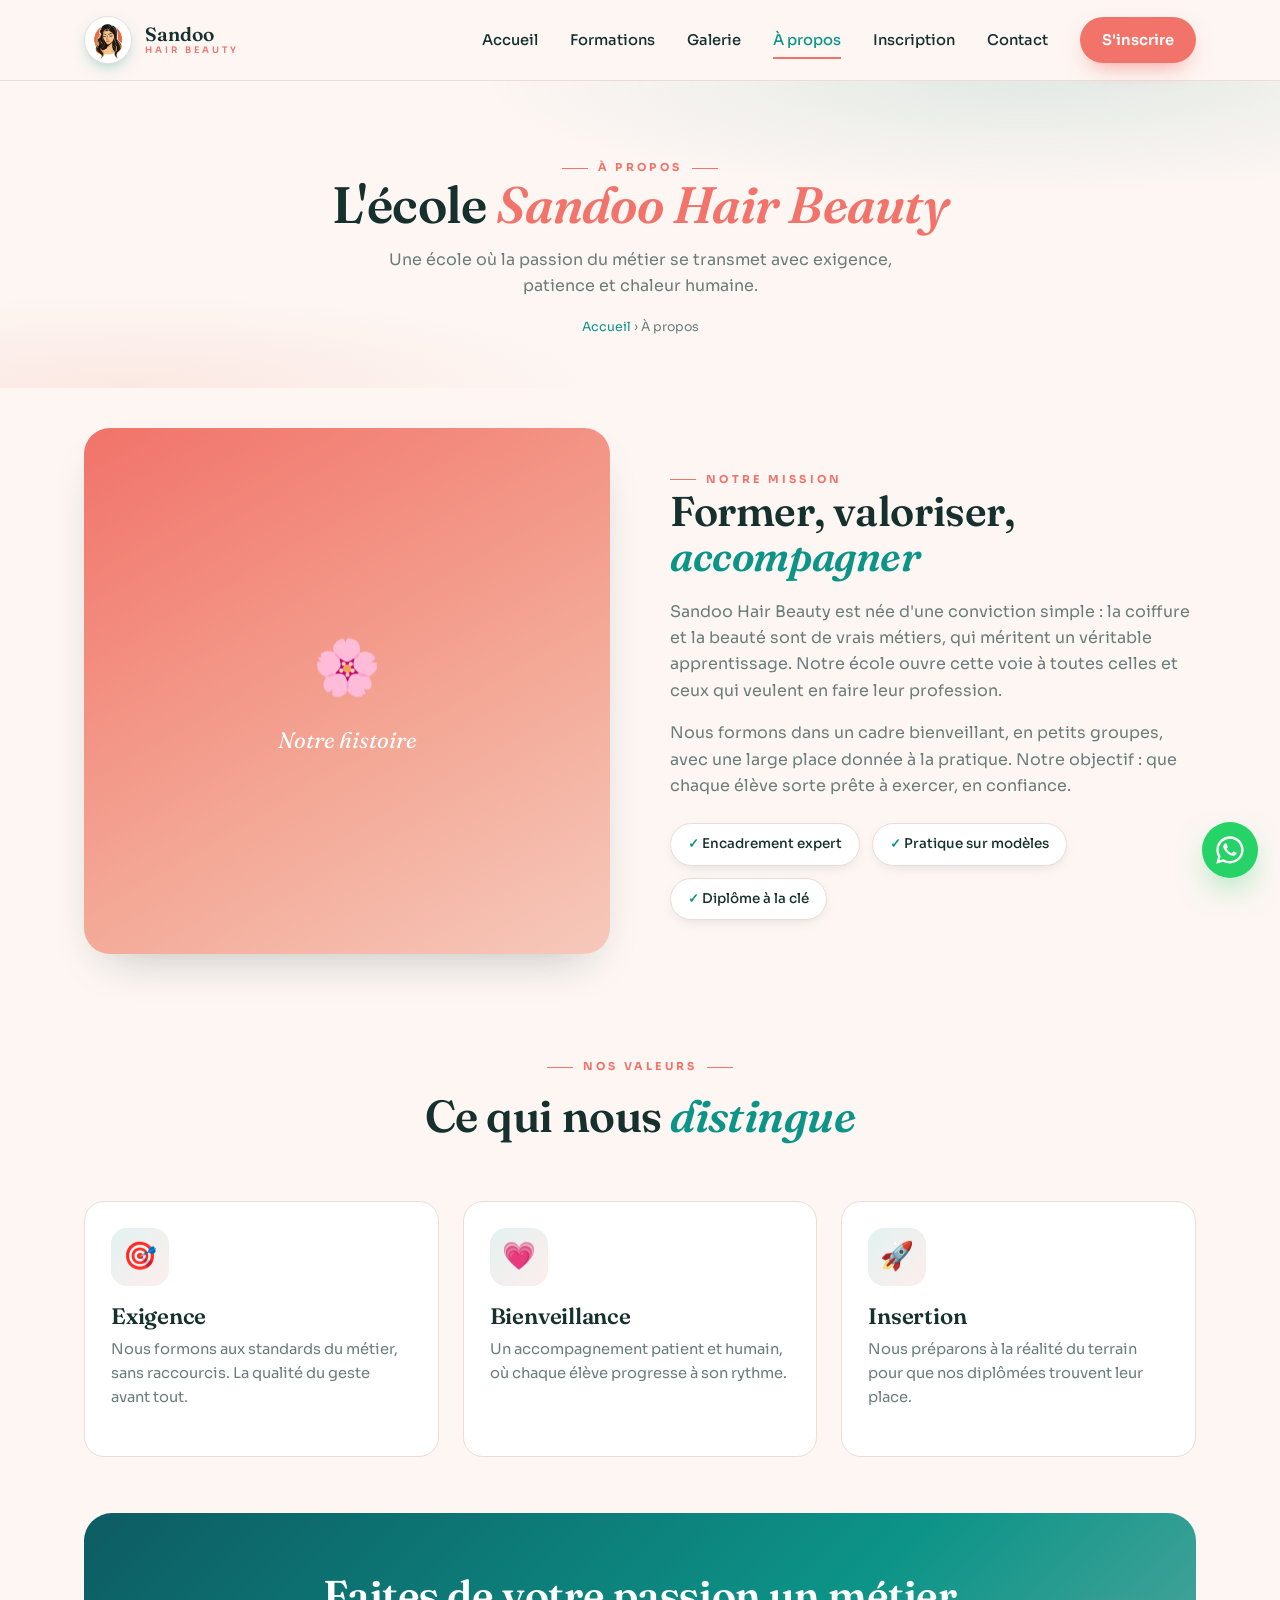
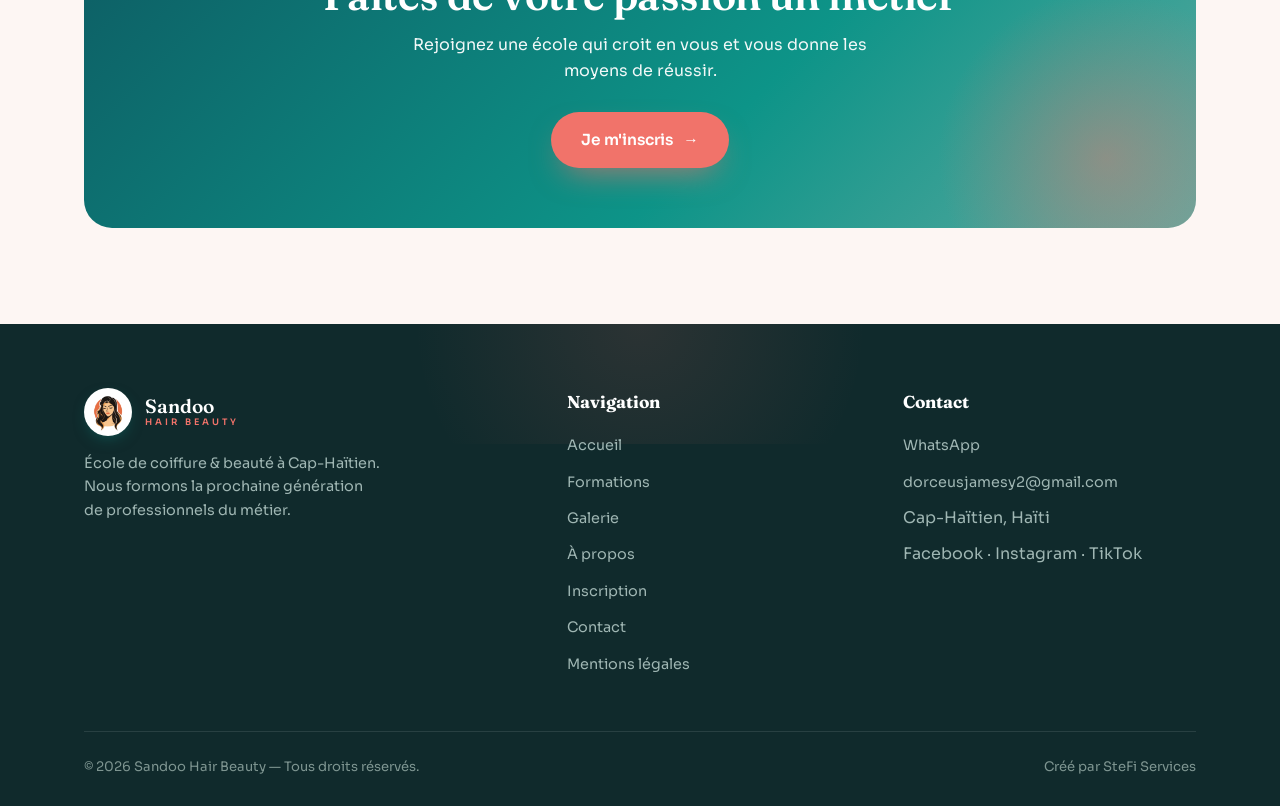
==== a-propos.html @ 124b2bf8 "first commit" ====
<!DOCTYPE html>
<html lang="fr">
<head>
<meta charset="UTF-8">
<meta name="viewport" content="width=device-width, initial-scale=1.0">
<title>À propos — Sandoo Hair Beauty</title>
<meta name="description" content="Sandoo Hair Beauty, école de coiffure et de beauté à Cap-Haïtien : notre mission, nos valeurs et notre approche de la formation.">
<meta property="og:title" content="À propos — Sandoo Hair Beauty">
<meta property="og:description" content="Sandoo Hair Beauty, école de coiffure et de beauté à Cap-Haïtien : notre mission, nos valeurs et notre approche de la formation.">
<meta property="og:type" content="website">
<meta name="theme-color" content="#0d9488">
<link rel="icon" type="image/png" href="img/icon.png">
<link rel="preconnect" href="https://fonts.googleapis.com">
<link rel="preconnect" href="https://fonts.gstatic.com" crossorigin>
<link href="https://fonts.googleapis.com/css2?family=Fraunces:ital,opsz,wght@0,9..144,400;0,9..144,500;0,9..144,600;0,9..144,700;1,9..144,400;1,9..144,600&family=Sora:wght@300;400;500;600;700&display=swap" rel="stylesheet">
<link rel="stylesheet" href="css/style.css">
</head>
<body>
<header>
  <div class="wrap nav">
    <a href="index.html" class="brand">
      <img class="mark" src="img/icon.png" alt="Sandoo Hair Beauty">
      <span class="bn">Sandoo<small>Hair Beauty</small></span>
    </a>
    <nav class="menu" id="menu">
        <a href="index.html">Accueil</a>
        <a href="formations.html">Formations</a>
        <a href="galerie.html">Galerie</a>
        <a href="a-propos.html" class="active">À propos</a>
        <a href="inscription.html">Inscription</a>
        <a href="contact.html">Contact</a>
        <a href="inscription.html" class="cta">S'inscrire</a>
    </nav>
    <button class="burger" id="burger" aria-label="Menu"><span></span><span></span><span></span></button>
  </div>
</header>

<section class="page-hero">
  <div class="wrap reveal">
    <span class="eyebrow center">À propos</span>
    <h1>L'école <em>Sandoo Hair Beauty</em></h1>
    <p>Une école où la passion du métier se transmet avec exigence, patience et chaleur humaine.</p>
    <div class="crumbs"><a href="index.html">Accueil</a> › À propos</div>
  </div>
</section>

<section style="padding-top:40px">
  <div class="wrap split">
    <div class="split-visual reveal"><div class="ph"><div class="ico">🌸</div><div class="cap">Notre histoire</div></div></div>
    <div class="reveal d1">
      <span class="eyebrow">Notre mission</span>
      <h2>Former, valoriser, <em>accompagner</em></h2>
      <p>Sandoo Hair Beauty est née d'une conviction simple : la coiffure et la beauté sont de vrais métiers, qui méritent un véritable apprentissage. Notre école ouvre cette voie à toutes celles et ceux qui veulent en faire leur profession.</p>
      <p>Nous formons dans un cadre bienveillant, en petits groupes, avec une large place donnée à la pratique. Notre objectif : que chaque élève sorte prête à exercer, en confiance.</p>
      <div class="pills">
        <span class="pill"><b>✓</b> Encadrement expert</span>
        <span class="pill"><b>✓</b> Pratique sur modèles</span>
        <span class="pill"><b>✓</b> Diplôme à la clé</span>
      </div>
    </div>
  </div>
</section>

<section style="padding-top:0">
  <div class="wrap">
    <div class="head reveal">
      <span class="eyebrow center">Nos valeurs</span>
      <h2>Ce qui nous <em>distingue</em></h2>
    </div>
    <div class="programs">
      <div class="program reveal"><div class="top"><span class="ico">🎯</span></div><div class="body"><h3>Exigence</h3><p>Nous formons aux standards du métier, sans raccourcis. La qualité du geste avant tout.</p></div></div>
      <div class="program reveal d1"><div class="top"><span class="ico">💗</span></div><div class="body"><h3>Bienveillance</h3><p>Un accompagnement patient et humain, où chaque élève progresse à son rythme.</p></div></div>
      <div class="program reveal d2"><div class="top"><span class="ico">🚀</span></div><div class="body"><h3>Insertion</h3><p>Nous préparons à la réalité du terrain pour que nos diplômées trouvent leur place.</p></div></div>
    </div>

    <div style="margin-top:56px" class="reveal">
      <div class="cta-band">
        <h2>Faites de votre passion un métier</h2>
        <p>Rejoignez une école qui croit en vous et vous donne les moyens de réussir.</p>
        <a href="inscription.html" class="btn btn-primary">Je m'inscris <span class="arr">→</span></a>
      </div>
    </div>
  </div>
</section>

<footer>
  <div class="wrap">
    <div class="f-grid">
      <div class="f-brand">
        <a href="index.html" class="brand">
          <img class="mark" src="img/icon.png" alt="Sandoo Hair Beauty">
          <span class="bn">Sandoo<small>Hair Beauty</small></span>
        </a>
        <p>École de coiffure &amp; beauté à Cap-Haïtien. Nous formons la prochaine génération de professionnels du métier.</p>
      </div>
      <div>
        <h4>Navigation</h4>
        <ul>
          <li><a href="index.html">Accueil</a></li>
          <li><a href="formations.html">Formations</a></li>
          <li><a href="galerie.html">Galerie</a></li>
          <li><a href="a-propos.html">À propos</a></li>
          <li><a href="inscription.html">Inscription</a></li>
          <li><a href="contact.html">Contact</a></li>
          <li><a href="mentions-legales.html">Mentions légales</a></li>
        </ul>
      </div>
      <div>
        <h4>Contact</h4>
        <ul>
          <li><a href="https://wa.me/50942458255" target="_blank" rel="noopener">WhatsApp</a></li>
          <li><a href="mailto:dorceusjamesy2@gmail.com">dorceusjamesy2@gmail.com</a></li>
          <li><span style="color:#9fb6b3">Cap-Haïtien, Haïti</span></li>
          <li><span style="color:#9fb6b3">Facebook · Instagram · TikTok</span></li>
        </ul>
      </div>
    </div>
    <div class="f-bottom">
      <span>© <span class="year"></span> Sandoo Hair Beauty — Tous droits réservés.</span>
      <span>Créé par SteFi Services</span>
    </div>
  </div>
</footer>

<a class="wa-float" href="https://wa.me/50942458255?text=Bonjour%20Sandoo%20Hair%20Beauty" target="_blank" rel="noopener" aria-label="WhatsApp">
  <svg viewBox="0 0 32 32" fill="currentColor"><path d="M16 .4C7.4.4.4 7.4.4 16c0 2.8.7 5.4 2 7.8L.3 31.6l8-2.1c2.3 1.2 4.9 1.9 7.7 1.9 8.6 0 15.6-7 15.6-15.6S24.6.4 16 .4zm0 28.2c-2.5 0-4.8-.7-6.8-1.8l-.5-.3-4.7 1.2 1.3-4.6-.3-.5c-1.3-2-2-4.4-2-6.8C3.2 9 9 3.2 16 3.2S28.8 9 28.8 16 23 28.6 16 28.6zm7.1-9.6c-.4-.2-2.3-1.1-2.6-1.3-.4-.1-.6-.2-.9.2s-1 1.3-1.2 1.5c-.2.2-.4.3-.8.1-.4-.2-1.6-.6-3.1-1.9-1.1-1-1.9-2.3-2.2-2.7-.2-.4 0-.6.2-.8.2-.2.4-.4.5-.7.2-.2.2-.4.4-.6.1-.3 0-.5 0-.7-.1-.2-.9-2.1-1.2-2.9-.3-.8-.6-.7-.9-.7h-.7c-.2 0-.6.1-1 .5-.3.4-1.3 1.3-1.3 3.1s1.3 3.6 1.5 3.9c.2.2 2.6 4 6.4 5.6.9.4 1.6.6 2.1.8.9.3 1.7.2 2.3.1.7-.1 2.3-.9 2.6-1.8.3-.9.3-1.6.2-1.8-.1-.1-.3-.2-.7-.4z"/></svg><span class="t">Écrivez-nous</span>
</a>
<script src="js/main.js"></script>
</body>
</html>
---- css/style.css ----
/* ============================================================
   Sandoo Hair Beauty — feuille de style
   École de coiffure & beauté · Port-au-Prince
   Palette teal & corail. Modifier les couleurs dans :root.
   ============================================================ */

*{box-sizing:border-box;margin:0;padding:0}
:root{
  --teal-deep:#0d5c63;
  --teal:#0d9488;
  --teal-soft:#5eaaa0;
  --coral:#f1736a;
  --coral-soft:#f4a896;
  --cream:#fdf6f3;
  --ink:#16302e;
  --night:#102a2c;
  --muted:#6a7d7a;
  --border:#ecdcd6;
  --surface:#ffffff;
  --gold:#cba14f;
  --wa:#25d366;
  --radius:20px;
  --shadow-sm:0 4px 16px -8px rgba(16,42,44,.22);
  --shadow-md:0 20px 50px -24px rgba(16,42,44,.32);
  --shadow-lg:0 34px 76px -30px rgba(16,42,44,.4);
  --maxw:1160px;
}
html{scroll-behavior:smooth;-webkit-text-size-adjust:100%}
body{font-family:'Sora',sans-serif;color:var(--ink);background:var(--cream);line-height:1.65;overflow-x:hidden}
a{color:inherit;text-decoration:none}
img{max-width:100%;display:block}
::selection{background:rgba(241,115,106,.22)}
.wrap{max-width:var(--maxw);margin:0 auto;padding:0 24px}
section{padding:96px 0}
h1,h2,h3{font-family:'Fraunces',serif;font-weight:600;line-height:1.08;letter-spacing:-.01em}

/* ---------- Eyebrow ---------- */
.eyebrow{display:inline-flex;align-items:center;gap:10px;text-transform:uppercase;letter-spacing:.3em;font-size:.68rem;font-weight:700;color:var(--coral)}
.eyebrow::before{content:"";width:26px;height:1.5px;background:var(--coral)}
.eyebrow.center::after{content:"";width:26px;height:1.5px;background:var(--coral)}

/* ---------- Header ---------- */
header{position:sticky;top:0;z-index:60;background:rgba(253,246,243,.85);backdrop-filter:blur(14px);-webkit-backdrop-filter:blur(14px);border-bottom:1px solid var(--border);transition:box-shadow .3s}
header.scrolled{box-shadow:0 8px 30px -20px rgba(16,42,44,.5)}
.nav{display:flex;align-items:center;justify-content:space-between;height:80px}
.brand{display:flex;align-items:center;gap:13px}
.brand .mark{width:48px;height:48px;border-radius:50%;object-fit:cover;object-position:center top;flex:0 0 auto;background:#fff;box-shadow:0 6px 16px -6px rgba(13,148,136,.5);border:1.5px solid var(--border)}
footer .brand .mark{border-color:rgba(255,255,255,.15)}
.brand .bn{font-family:'Fraunces',serif;font-size:1.2rem;font-weight:600;line-height:1.1}
.brand .bn small{display:block;font-family:'Sora',sans-serif;font-size:.56rem;letter-spacing:.34em;text-transform:uppercase;color:var(--coral);font-weight:600;margin-top:1px}
.menu{display:flex;gap:32px;align-items:center;font-size:.92rem;font-weight:500}
.menu a{position:relative;padding:4px 0;color:var(--ink);transition:color .2s}
.menu a:hover,.menu a.active{color:var(--teal)}
.menu a::after{content:"";position:absolute;left:0;bottom:-3px;width:0;height:2px;background:var(--coral);transition:width .28s}
.menu a:hover::after,.menu a.active::after{width:100%}
.menu .cta{background:var(--coral);color:#fff;padding:11px 22px;border-radius:30px;font-weight:600;box-shadow:0 10px 24px -10px rgba(241,115,106,.8)}
.menu .cta:hover{background:#e85c52;color:#fff;transform:translateY(-1px)}
.menu .cta::after{display:none}
.burger{display:none;flex-direction:column;gap:5px;cursor:pointer;background:none;border:0;padding:6px}
.burger span{width:26px;height:2px;background:var(--ink);border-radius:2px;transition:.3s}
.burger.open span:nth-child(1){transform:translateY(7px) rotate(45deg)}
.burger.open span:nth-child(2){opacity:0}
.burger.open span:nth-child(3){transform:translateY(-7px) rotate(-45deg)}

/* ---------- Buttons ---------- */
.btns{display:flex;gap:14px;flex-wrap:wrap}
.btn{display:inline-flex;align-items:center;gap:10px;padding:15px 30px;border-radius:34px;font-weight:600;font-size:.96rem;transition:transform .2s,box-shadow .2s,background .2s;cursor:pointer;border:0;font-family:inherit}
.btn-primary{background:var(--coral);color:#fff;box-shadow:0 14px 32px -12px rgba(241,115,106,.75)}
.btn-primary:hover{background:#e85c52;transform:translateY(-2px);box-shadow:0 20px 42px -14px rgba(241,115,106,.85)}
.btn-dark{background:var(--teal-deep);color:#fff}
.btn-dark:hover{background:var(--night);transform:translateY(-2px)}
.btn-ghost{background:transparent;color:var(--teal-deep);border:1.5px solid var(--teal-soft)}
.btn-ghost:hover{border-color:var(--teal);background:rgba(13,148,136,.06);transform:translateY(-2px)}
.btn .arr{transition:transform .25s}
.btn:hover .arr{transform:translateX(4px)}

/* ---------- Wave divider (signature) ---------- */
.wave{display:block;width:100%;height:60px;line-height:0}
.wave svg{width:100%;height:100%}

/* ---------- Section heads ---------- */
.head{max-width:660px;margin:0 auto 60px;text-align:center}
.head .eyebrow{margin-bottom:16px}
.head h2{font-size:clamp(2rem,4.5vw,2.8rem);margin-bottom:16px}
.head h2 em{font-style:italic;color:var(--teal)}
.head p{color:var(--muted);font-size:1.02rem}

/* ---------- Hero ---------- */
.hero{position:relative;overflow:hidden;padding:70px 0 90px;background:
  radial-gradient(ellipse 80% 60% at 75% 10%,rgba(94,170,160,.18),transparent 60%),
  radial-gradient(ellipse 70% 50% at 10% 90%,rgba(244,168,150,.2),transparent 60%)}
.hero .wrap{position:relative;z-index:2;display:grid;grid-template-columns:1.05fr .95fr;gap:56px;align-items:center}
.hero-tag{display:inline-flex;align-items:center;gap:9px;background:#fff;border:1px solid var(--border);border-radius:30px;padding:8px 16px 8px 10px;font-size:.8rem;font-weight:600;color:var(--teal-deep);margin-bottom:26px;box-shadow:var(--shadow-sm)}
.hero-tag .pip{width:24px;height:24px;border-radius:50%;background:linear-gradient(135deg,var(--coral),var(--coral-soft));display:flex;align-items:center;justify-content:center;font-size:.8rem}
.hero h1{font-size:clamp(2.6rem,6vw,4.1rem);line-height:1.02;margin-bottom:22px;letter-spacing:-.02em}
.hero h1 em{font-style:italic;color:var(--coral)}
.hero .lead{font-size:1.14rem;color:var(--muted);max-width:520px;margin-bottom:34px}
.hero-stats{display:flex;gap:34px;margin-top:42px;flex-wrap:wrap}
.hero-stats .s .n{font-family:'Fraunces',serif;font-size:2.1rem;font-weight:700;color:var(--teal-deep);line-height:1}
.hero-stats .s .l{font-size:.82rem;color:var(--muted);margin-top:4px}
.hero-visual{position:relative}
.hero-frame{position:relative;border-radius:30px;overflow:hidden;aspect-ratio:4/5;box-shadow:var(--shadow-lg);
  background:linear-gradient(150deg,var(--teal-deep),var(--teal) 55%,var(--teal-soft))}
.hero-frame .ph{position:absolute;inset:0;display:flex;flex-direction:column;align-items:center;justify-content:center;color:#fff;text-align:center;padding:30px}
.hero-frame .ph .ico{font-size:4rem;margin-bottom:14px;opacity:.95}
.hero-frame .ph .cap{font-family:'Fraunces',serif;font-style:italic;font-size:1.5rem;opacity:.95}
.hero-frame .ph .sub{font-size:.82rem;letter-spacing:.2em;text-transform:uppercase;margin-top:8px;opacity:.8}
.hero-badge{position:absolute;left:-26px;bottom:40px;background:#fff;border-radius:18px;padding:18px 22px;box-shadow:var(--shadow-md);display:flex;align-items:center;gap:14px;max-width:240px}
.hero-badge .em{font-size:1.8rem}
.hero-badge .t b{display:block;font-family:'Fraunces',serif;font-size:1.05rem;color:var(--ink)}
.hero-badge .t span{font-size:.8rem;color:var(--muted)}

/* ---------- Marquee ribbon ---------- */
.ribbon{background:var(--teal-deep);color:#fff;padding:18px 0;overflow:hidden;white-space:nowrap}
.ribbon-track{display:inline-flex;gap:48px;animation:slide 26s linear infinite;font-family:'Fraunces',serif;font-style:italic;font-size:1.2rem}
.ribbon-track span{display:inline-flex;align-items:center;gap:48px}
.ribbon-track span::after{content:"✦";color:var(--coral-soft);font-style:normal}
@keyframes slide{from{transform:translateX(0)}to{transform:translateX(-50%)}}

/* ---------- Formations ---------- */
.programs{display:grid;grid-template-columns:repeat(3,1fr);gap:24px}
.program{background:#fff;border:1px solid var(--border);border-radius:var(--radius);overflow:hidden;display:flex;flex-direction:column;transition:transform .3s,box-shadow .3s}
.program:hover{transform:translateY(-8px);box-shadow:var(--shadow-md)}
.program .top{padding:26px 26px 0;display:flex;align-items:flex-start;justify-content:space-between}
.program .ico{width:58px;height:58px;border-radius:16px;display:flex;align-items:center;justify-content:center;font-size:1.7rem;background:linear-gradient(135deg,rgba(13,148,136,.12),rgba(241,115,106,.12))}
.program .dur{font-size:.74rem;font-weight:700;text-transform:uppercase;letter-spacing:.1em;color:var(--coral);background:rgba(241,115,106,.1);padding:5px 11px;border-radius:20px}
.program .body{padding:18px 26px 28px;display:flex;flex-direction:column;flex:1}
.program h3{font-size:1.4rem;margin-bottom:9px}
.program p{font-size:.92rem;color:var(--muted);margin-bottom:18px;flex:1}
.program ul{list-style:none;margin-bottom:22px;display:flex;flex-direction:column;gap:8px}
.program ul li{font-size:.86rem;padding-left:24px;position:relative;color:var(--ink)}
.program ul li::before{content:"✓";position:absolute;left:0;color:var(--teal);font-weight:700}
.program .foot{margin-top:auto}

/* ---------- Steps / parcours ---------- */
.path{display:grid;grid-template-columns:repeat(4,1fr);gap:20px;position:relative}
.path .step{background:#fff;border:1px solid var(--border);border-radius:18px;padding:30px 24px;position:relative}
.path .step .k{font-family:'Fraunces',serif;font-size:2.4rem;color:var(--coral-soft);line-height:1;margin-bottom:14px}
.path .step h3{font-size:1.12rem;margin-bottom:8px}
.path .step p{font-size:.88rem;color:var(--muted)}

/* ---------- Split / about ---------- */
.split{display:grid;grid-template-columns:1fr 1fr;gap:60px;align-items:center}
.split-visual{border-radius:26px;aspect-ratio:1;overflow:hidden;position:relative;box-shadow:var(--shadow-md);
  background:linear-gradient(150deg,var(--coral),var(--coral-soft) 60%,#f6c9bb)}
.split-visual .ph{position:absolute;inset:0;display:flex;flex-direction:column;align-items:center;justify-content:center;color:#fff;text-align:center}
.split-visual .ph .ico{font-size:3.4rem;margin-bottom:10px}
.split-visual .ph .cap{font-family:'Fraunces',serif;font-style:italic;font-size:1.4rem}
.split h2{font-size:clamp(1.9rem,4vw,2.6rem);margin-bottom:20px}
.split h2 em{font-style:italic;color:var(--teal)}
.split p{color:var(--muted);margin-bottom:16px}
.split .pills{display:flex;gap:12px;flex-wrap:wrap;margin-top:24px}
.split .pill{background:#fff;border:1px solid var(--border);border-radius:30px;padding:9px 17px;font-size:.84rem;font-weight:500;box-shadow:var(--shadow-sm)}
.split .pill b{color:var(--teal)}

/* ---------- Gallery ---------- */
.gallery{display:grid;grid-template-columns:repeat(4,1fr);grid-auto-rows:200px;gap:14px}
.gtile{border-radius:16px;overflow:hidden;position:relative;background:linear-gradient(135deg,var(--teal-soft),var(--coral-soft));display:flex;align-items:center;justify-content:center;color:#fff;font-size:2rem;transition:transform .3s}
.gtile:hover{transform:scale(.98)}
.gtile.big{grid-column:span 2;grid-row:span 2}
.gtile.tall{grid-row:span 2}
.gtile .lbl{position:absolute;bottom:0;left:0;right:0;padding:14px;background:linear-gradient(transparent,rgba(16,42,44,.7));font-family:'Fraunces',serif;font-style:italic;font-size:.95rem}

/* ---------- Testimonials ---------- */
.quotes{display:grid;grid-template-columns:repeat(3,1fr);gap:22px}
.quote{background:#fff;border:1px solid var(--border);border-radius:var(--radius);padding:30px 28px;position:relative}
.quote .mark{font-family:'Fraunces',serif;font-size:3.4rem;color:var(--coral-soft);line-height:.6;height:26px}
.quote p{font-size:.95rem;color:var(--ink);margin-bottom:20px;font-style:italic}
.quote .who{display:flex;align-items:center;gap:12px}
.quote .who .av{width:42px;height:42px;border-radius:50%;background:linear-gradient(135deg,var(--teal),var(--coral));display:flex;align-items:center;justify-content:center;color:#fff;font-family:'Fraunces',serif;font-weight:700}
.quote .who b{font-size:.92rem}
.quote .who span{font-size:.8rem;color:var(--muted);display:block}

/* ---------- CTA band ---------- */
.cta-band{position:relative;overflow:hidden;border-radius:28px;padding:60px 48px;text-align:center;color:#fff;
  background:linear-gradient(135deg,var(--teal-deep),var(--teal) 60%,var(--teal-soft))}
.cta-band::after{content:"";position:absolute;right:-80px;bottom:-100px;width:340px;height:340px;border-radius:50%;background:radial-gradient(circle,rgba(241,115,106,.4),transparent 70%);pointer-events:none}
.cta-band h2{font-size:clamp(1.9rem,4vw,2.6rem);margin-bottom:14px;position:relative}
.cta-band p{opacity:.94;max-width:520px;margin:0 auto 28px;position:relative}
.cta-band .btn-primary{position:relative;z-index:2}

/* ---------- Contact ---------- */
.contact-grid{display:grid;grid-template-columns:.9fr 1.1fr;gap:44px}
.contact-info{display:flex;flex-direction:column;gap:16px}
.ci{display:flex;gap:16px;align-items:center;background:#fff;border:1px solid var(--border);border-radius:16px;padding:18px 20px;transition:transform .2s,border-color .2s}
.ci:hover{transform:translateX(4px);border-color:var(--teal-soft)}
.ci .ic{width:48px;height:48px;border-radius:13px;background:linear-gradient(135deg,rgba(13,148,136,.14),rgba(241,115,106,.14));display:flex;align-items:center;justify-content:center;font-size:1.3rem;flex:0 0 auto}
.ci .l{font-size:.74rem;text-transform:uppercase;letter-spacing:.14em;color:var(--muted)}
.ci .v{font-weight:600}
.form{background:#fff;border:1px solid var(--border);border-radius:var(--radius);padding:34px;box-shadow:var(--shadow-sm)}
.form .row{display:grid;grid-template-columns:1fr 1fr;gap:16px}
.form .field{margin-bottom:18px}
.form label{display:block;font-size:.84rem;font-weight:600;margin-bottom:7px}
.form input,.form select,.form textarea{width:100%;padding:13px 15px;border:1.5px solid var(--border);border-radius:12px;font-family:inherit;font-size:.95rem;background:var(--cream);color:var(--ink);transition:border-color .2s,box-shadow .2s}
.form input:focus,.form select:focus,.form textarea:focus{outline:none;border-color:var(--teal);box-shadow:0 0 0 3px rgba(13,148,136,.12)}
.form textarea{resize:vertical;min-height:120px}
.form .btn-primary{width:100%;justify-content:center}
.form-note{font-size:.78rem;color:var(--muted);text-align:center;margin-top:12px}

/* ---------- Footer ---------- */
footer{background:var(--night);color:#cfe0dd;padding:64px 0 28px;position:relative;overflow:hidden}
footer::before{content:"";position:absolute;top:-120px;left:50%;transform:translateX(-50%);width:600px;height:240px;background:radial-gradient(circle,rgba(241,115,106,.12),transparent 70%);pointer-events:none}
.f-grid{display:grid;grid-template-columns:1.5fr 1fr 1fr;gap:44px;margin-bottom:44px;position:relative}
.f-brand .brand{margin-bottom:16px}
.f-brand .brand .bn{color:#fff}
.f-brand p{font-size:.9rem;color:#9fb6b3;max-width:300px}
footer h4{font-family:'Fraunces',serif;color:#fff;font-size:1.08rem;margin-bottom:16px}
footer ul{list-style:none}
footer ul li{margin-bottom:10px}
footer ul a{font-size:.9rem;color:#9fb6b3;transition:color .2s,padding-left .2s}
footer ul a:hover{color:var(--coral-soft);padding-left:4px}
.f-bottom{border-top:1px solid rgba(255,255,255,.1);padding-top:24px;display:flex;justify-content:space-between;flex-wrap:wrap;gap:12px;font-size:.82rem;color:#7e9591;position:relative}

/* ---------- WhatsApp float ---------- */
.wa-float{position:fixed;right:22px;bottom:22px;z-index:80;display:flex;align-items:center;gap:0;background:var(--wa);color:#fff;border-radius:32px;padding:14px;box-shadow:0 14px 34px -10px rgba(37,211,102,.6);transition:padding .3s,gap .3s;overflow:hidden}
.wa-float svg{width:28px;height:28px;flex:0 0 auto}
.wa-float .t{max-width:0;white-space:nowrap;font-weight:600;font-size:.92rem;overflow:hidden;transition:max-width .35s,margin .35s}
.wa-float:hover{gap:10px;padding:14px 22px 14px 14px}
.wa-float:hover .t{max-width:160px;margin-left:2px}

/* ---------- Reveal ---------- */
.reveal{opacity:0;transform:translateY(28px);transition:opacity .7s ease,transform .7s cubic-bezier(.22,1,.36,1)}
.reveal.in{opacity:1;transform:none}
.reveal.d1{transition-delay:.08s}.reveal.d2{transition-delay:.16s}.reveal.d3{transition-delay:.24s}.reveal.d4{transition-delay:.32s}

/* ---------- Page hero (inner) ---------- */
.page-hero{position:relative;padding:70px 0 50px;text-align:center;overflow:hidden;background:
  radial-gradient(ellipse 70% 60% at 80% 0%,rgba(94,170,160,.16),transparent 60%),
  radial-gradient(ellipse 60% 50% at 10% 100%,rgba(244,168,150,.18),transparent 60%)}
.page-hero .wrap{position:relative;z-index:2}
.page-hero h1{font-size:clamp(2.2rem,5vw,3.2rem);margin-bottom:14px}
.page-hero h1 em{font-style:italic;color:var(--coral)}
.page-hero p{color:var(--muted);max-width:560px;margin:0 auto}
.crumbs{font-size:.78rem;color:var(--muted);margin-top:18px}
.crumbs a{color:var(--teal)}

/* ---------- Responsive ---------- */
@media (max-width:920px){
  .hero .wrap{grid-template-columns:1fr;gap:46px}
  .hero-visual{max-width:420px;margin:0 auto;width:100%}
  .programs{grid-template-columns:1fr 1fr}
  .path{grid-template-columns:1fr 1fr}
  .split{grid-template-columns:1fr;gap:40px}
  .gallery{grid-template-columns:repeat(2,1fr)}
  .quotes{grid-template-columns:1fr}
  .contact-grid{grid-template-columns:1fr;gap:32px}
  .f-grid{grid-template-columns:1fr 1fr}
}
@media (max-width:600px){
  section{padding:66px 0}
  .menu{position:fixed;inset:80px 0 auto 0;background:var(--cream);flex-direction:column;gap:0;padding:10px 24px 26px;border-bottom:1px solid var(--border);transform:translateY(-140%);transition:transform .35s}
  .menu.open{transform:none}
  .menu a{width:100%;padding:15px 0;border-bottom:1px solid var(--border)}
  .menu a::after{display:none}
  .menu .cta{width:100%;text-align:center;justify-content:center;margin-top:12px}
  .burger{display:flex}
  .programs{grid-template-columns:1fr}
  .path{grid-template-columns:1fr}
  .gallery{grid-template-columns:1fr;grid-auto-rows:180px}
  .gtile.big{grid-column:span 1;grid-row:span 1}
  .form .row{grid-template-columns:1fr}
  .f-grid{grid-template-columns:1fr}
  .f-bottom{flex-direction:column;text-align:center}
  .hero-badge{left:50%;transform:translateX(-50%);bottom:-24px}
  .cta-band{padding:44px 26px}
}
@media (prefers-reduced-motion:reduce){
  *{animation:none!important;transition:none!important}
  .reveal{opacity:1;transform:none}
  .ribbon-track{animation:none!important}
}

/* ============================================================
   Statut formulaire + Espace admin Sandoo
   ============================================================ */
.status-msg{font-size:.9rem;padding:0;border-radius:11px;margin-bottom:0;transition:all .2s}
.status-msg.ok{padding:12px 15px;margin-bottom:18px;background:rgba(13,148,136,.1);color:var(--teal-deep);border:1px solid rgba(13,148,136,.3)}
.status-msg.err{padding:12px 15px;margin-bottom:18px;background:rgba(199,60,0,.08);color:#b23a00;border:1px solid rgba(199,60,0,.25)}

.admin-shell{max-width:860px;margin:0 auto}
.admin-card{background:#fff;border:1px solid var(--border);border-radius:var(--radius);padding:32px;box-shadow:var(--shadow-sm);margin-bottom:24px}
.admin-card h2{font-size:1.4rem;margin-bottom:6px}
.admin-card .sub{color:var(--muted);font-size:.9rem;margin-bottom:22px}
.admin-head{display:flex;justify-content:space-between;align-items:center;gap:16px;flex-wrap:wrap;margin-bottom:8px}
.setup-note{background:#fff8f0;border:1px solid #f0e2c0;border-radius:12px;padding:16px 18px;font-size:.88rem;color:#7a6420;margin-bottom:24px}
.setup-note code{background:#fff;border:1px solid #ecdcb0;border-radius:5px;padding:1px 6px}
.btn-logout{background:none;border:1.5px solid var(--border);color:var(--muted);border-radius:9px;padding:9px 16px;font-size:.85rem;font-weight:600;cursor:pointer}
.btn-logout:hover{border-color:var(--teal);color:var(--teal)}
.insc{border:1px solid var(--border);border-radius:14px;padding:18px 20px;margin-bottom:14px;transition:border-color .2s}
.insc.traite{opacity:.66;background:var(--cream)}
.insc-top{display:flex;justify-content:space-between;align-items:flex-start;gap:14px;flex-wrap:wrap}
.insc-top .nom{font-family:'Fraunces',serif;font-size:1.15rem;font-weight:600}
.insc .badge{font-size:.7rem;font-weight:700;text-transform:uppercase;letter-spacing:.08em;padding:4px 10px;border-radius:20px}
.insc .badge.nouveau{background:rgba(241,115,106,.12);color:var(--coral)}
.insc .badge.traite{background:rgba(13,148,136,.12);color:var(--teal)}
.insc-fields{margin-top:10px;font-size:.9rem;color:var(--ink);display:grid;grid-template-columns:1fr 1fr;gap:4px 18px}
.insc-fields .f span{color:var(--muted)}
.insc-date{font-size:.78rem;color:var(--muted);margin-top:8px}
.insc-actions{display:flex;gap:10px;margin-top:14px;flex-wrap:wrap}
.insc-actions button{font-size:.82rem;font-weight:600;border-radius:9px;padding:8px 14px;cursor:pointer;border:1.5px solid var(--border);background:#fff;transition:all .2s}
.btn-done{color:var(--teal-deep);border-color:var(--teal-soft)!important}
.btn-done:hover{background:rgba(13,148,136,.08)}
.btn-rm{color:#b23a00;border-color:#e7c9c0!important}
.btn-rm:hover{background:#fdf0ec}
.admin-empty{text-align:center;padding:50px 20px;color:var(--muted)}
.admin-filter{display:flex;gap:8px;margin-bottom:20px}
.admin-filter button{font-size:.84rem;font-weight:600;border-radius:30px;padding:8px 16px;cursor:pointer;border:1.5px solid var(--border);background:#fff;color:var(--muted)}
.admin-filter button.on{background:var(--teal-deep);color:#fff;border-color:var(--teal-deep)}
@media (max-width:600px){.insc-fields{grid-template-columns:1fr}}
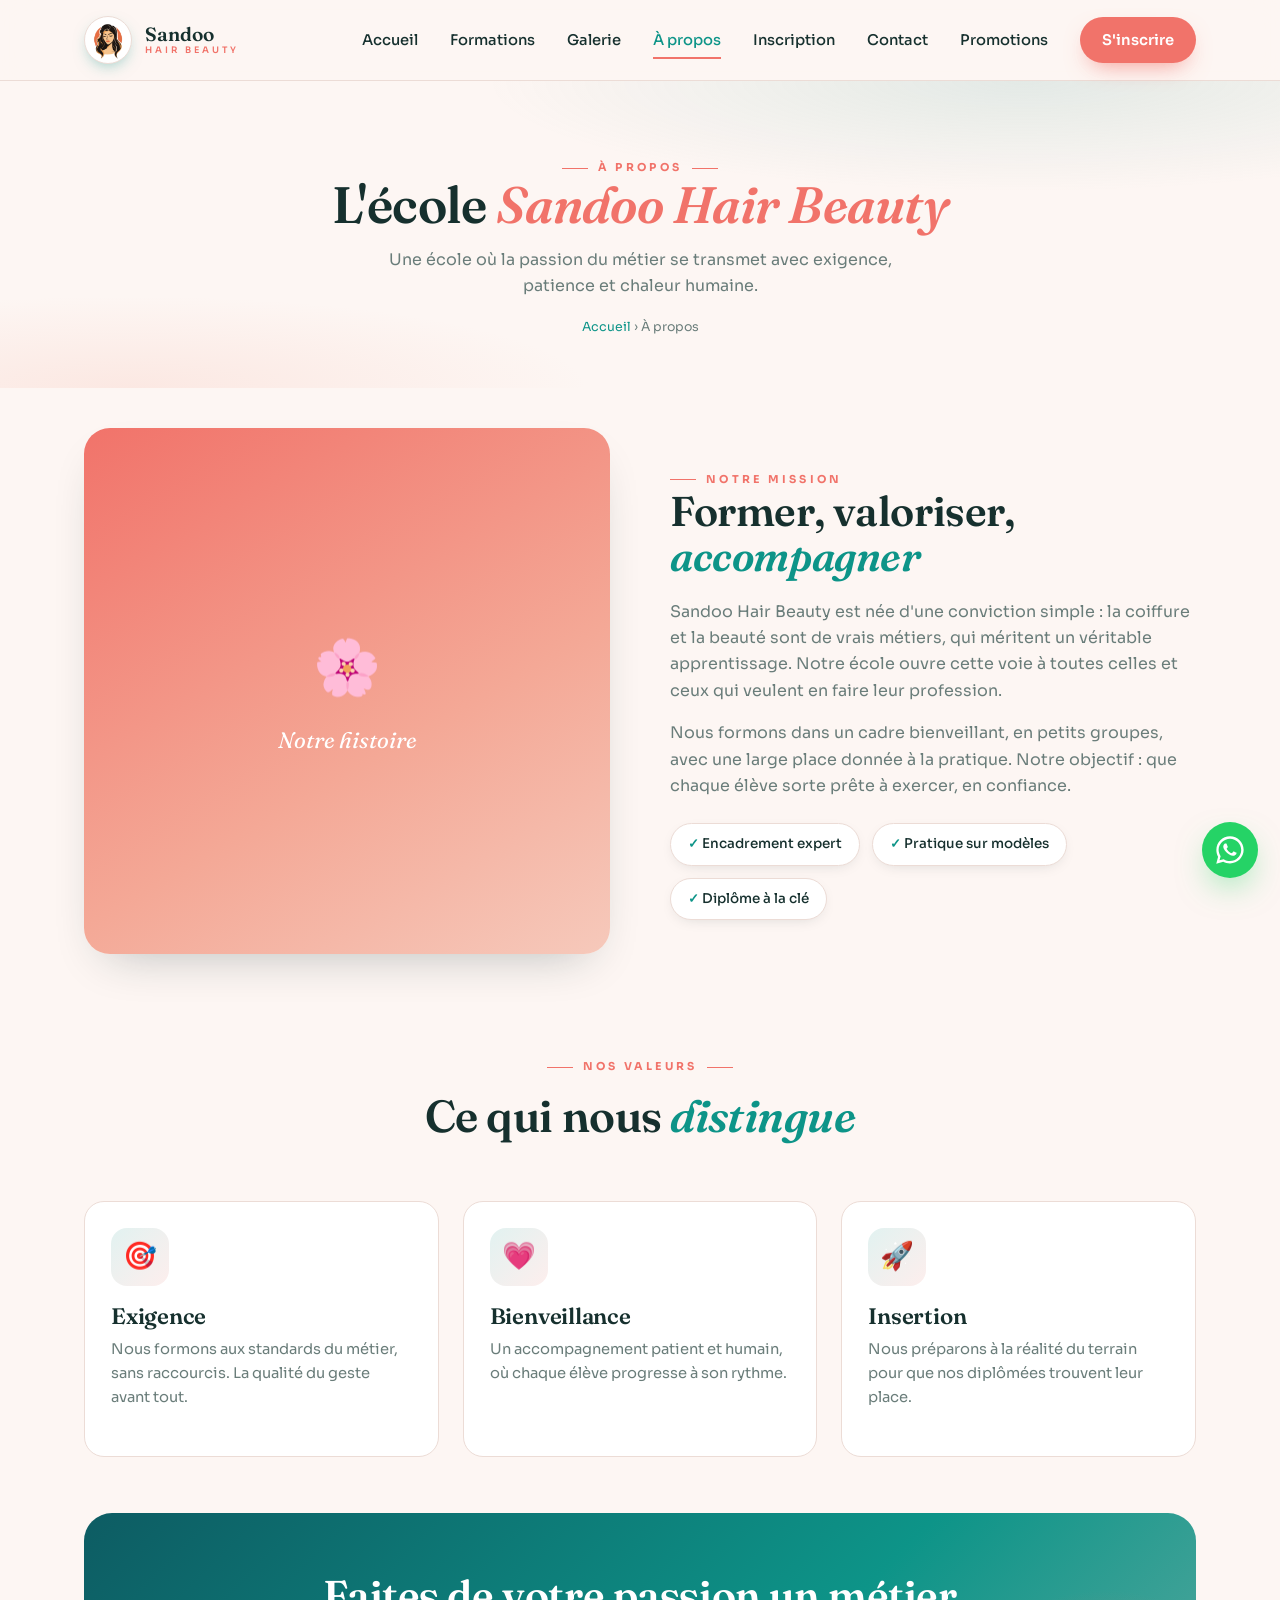
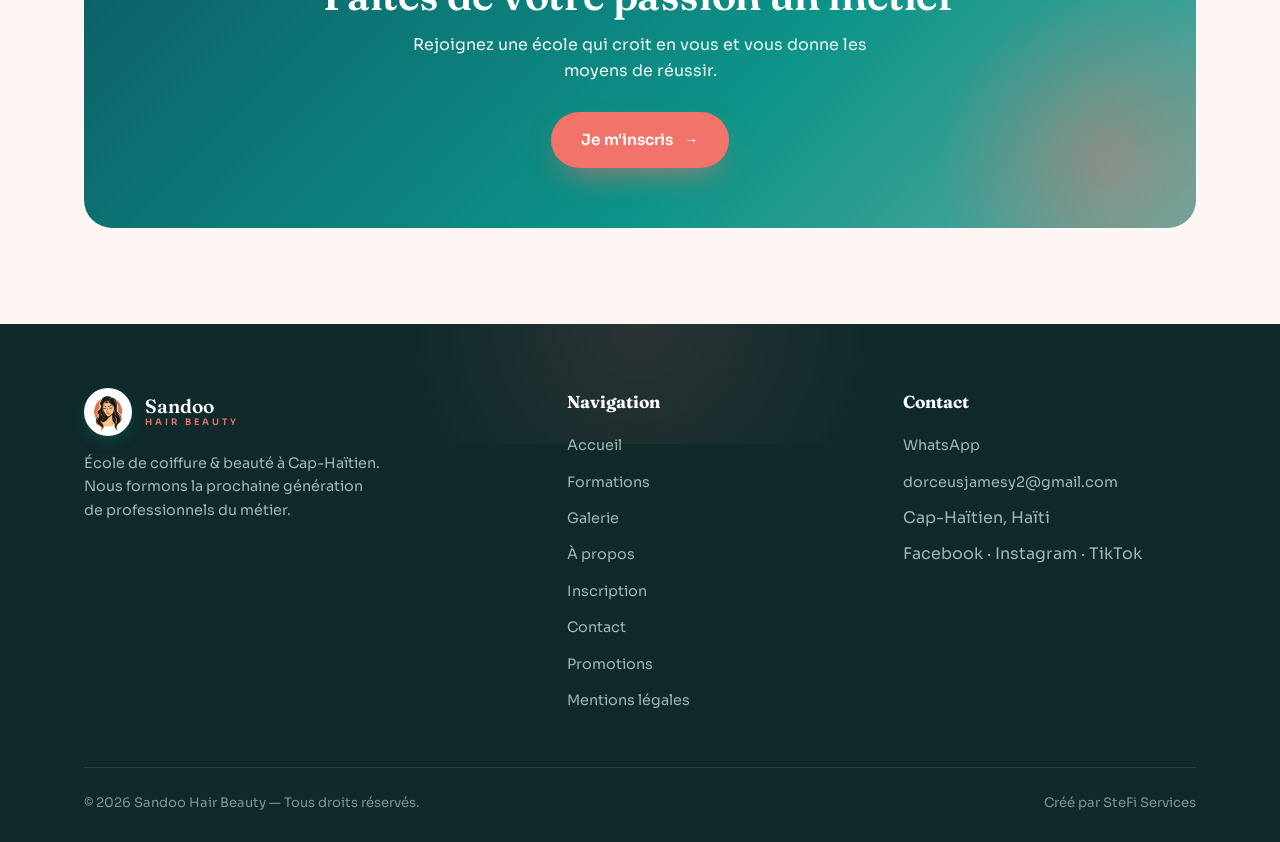
==== commit f55706aa: "Ajout page Promotions et flyers" ====
--- a/a-propos.html
+++ b/a-propos.html
@@ -29,6 +29,7 @@
         <a href="a-propos.html" class="active">À propos</a>
         <a href="inscription.html">Inscription</a>
         <a href="contact.html">Contact</a>
+        <a href="promotions.html">Promotions</a>
         <a href="inscription.html" class="cta">S'inscrire</a>
     </nav>
     <button class="burger" id="burger" aria-label="Menu"><span></span><span></span><span></span></button>
@@ -102,6 +103,7 @@
           <li><a href="a-propos.html">À propos</a></li>
           <li><a href="inscription.html">Inscription</a></li>
           <li><a href="contact.html">Contact</a></li>
+          <li><a href="promotions.html">Promotions</a></li>
           <li><a href="mentions-legales.html">Mentions légales</a></li>
         </ul>
       </div>
--- a/css/style.css
+++ b/css/style.css
@@ -307,3 +307,19 @@
 .admin-filter button{font-size:.84rem;font-weight:600;border-radius:30px;padding:8px 16px;cursor:pointer;border:1.5px solid var(--border);background:#fff;color:var(--muted)}
 .admin-filter button.on{background:var(--teal-deep);color:#fff;border-color:var(--teal-deep)}
 @media (max-width:600px){.insc-fields{grid-template-columns:1fr}}
+
+/* ---------- Admin : onglets + galerie ---------- */
+.admin-tabs{display:flex;gap:8px;margin-bottom:24px;border-bottom:1px solid var(--border)}
+.admin-tabs .tab{border:0;background:none;padding:12px 18px;font-size:.92rem;font-weight:600;color:var(--muted);cursor:pointer;font-family:inherit;border-bottom:3px solid transparent;margin-bottom:-1px;transition:color .2s,border-color .2s}
+.admin-tabs .tab.on{color:var(--teal-deep);border-bottom-color:var(--coral)}
+.gal-upload{background:var(--cream);border:1px solid var(--border);border-radius:16px;padding:22px}
+.gal-upload input[type=file]{width:100%;padding:11px;border:1.5px dashed var(--teal-soft);border-radius:12px;background:#fff;font-family:inherit;font-size:.9rem}
+.gal-grid{display:grid;grid-template-columns:repeat(3,1fr);gap:14px;margin-top:14px}
+.gal-item{background:#fff;border:1px solid var(--border);border-radius:14px;overflow:hidden;display:flex;flex-direction:column}
+.gal-item img{width:100%;aspect-ratio:1;object-fit:cover;display:block}
+.gal-meta{padding:10px 12px;flex:1}
+.gal-meta b{display:block;font-family:'Fraunces',serif;font-size:.95rem;margin-bottom:4px}
+.gal-cat{display:inline-block;font-size:.72rem;font-weight:700;text-transform:uppercase;letter-spacing:.06em;color:var(--coral);background:rgba(241,115,106,.1);padding:3px 9px;border-radius:14px}
+.gal-del{margin:0 12px 12px;background:none;border:1.5px solid #f0c9c4;color:#c0392b;border-radius:9px;padding:8px;font-size:.8rem;font-weight:600;cursor:pointer;font-family:inherit}
+.gal-del:hover{background:rgba(199,60,0,.06)}
+@media (max-width:600px){.gal-grid{grid-template-columns:1fr 1fr}}
